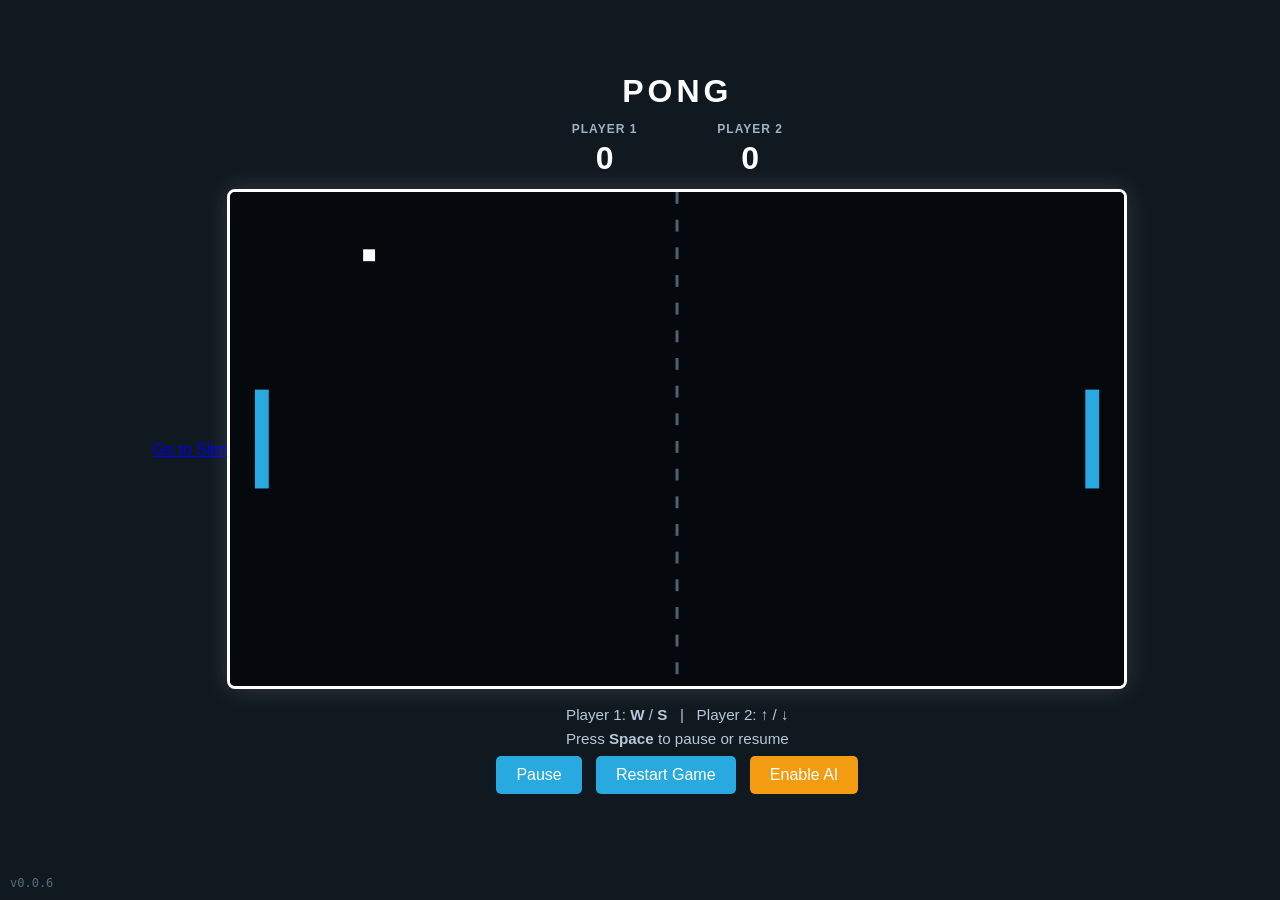
==== index.html @ 3097ae64 "Update index.html" ====
<!DOCTYPE html>
<html lang="en">
<head>
  <meta charset="UTF-8">
  <meta name="viewport" content="width=device-width, initial-scale=1">
  <title>Mobile Pong</title>

  <style>
    * {
      box-sizing: border-box;
    }

    body {
      margin: 0;
      min-height: 100vh;
      display: flex;
      align-items: center;
      justify-content: center;
      background: #101820;
      color: white;
      font-family: Arial, sans-serif;
      overscroll-behavior: none;
    }

    .game-wrapper {
      width: min(95vw, 900px);
      text-align: center;
    }

    h1 {
      margin: 0 0 12px;
      font-size: 2rem;
      letter-spacing: 4px;
    }

    .scoreboard {
      display: flex;
      justify-content: center;
      gap: 80px;
      margin-bottom: 12px;
      font-size: 2rem;
      font-weight: bold;
    }

    .player-label {
      display: block;
      margin-bottom: 4px;
      font-size: 0.75rem;
      color: #9fb3c8;
      letter-spacing: 1px;
    }

    .ai-badge {
      display: inline-block;
      margin-left: 8px;
      padding: 2px 8px;
      background: #f39c12;
      color: #05080c;
      font-size: 0.65rem;
      font-weight: bold;
      border-radius: 4px;
      letter-spacing: 0.5px;
    }

    canvas {
      display: block;
      width: 100%;
      height: auto;
      background: #05080c;
      border: 3px solid white;
      border-radius: 8px;
      box-shadow: 0 0 25px rgba(255, 255, 255, 0.15);
      touch-action: none;
      aspect-ratio: 900 / 500;
    }

    .controls {
      margin-top: 14px;
      color: #b8c7d9;
      font-size: 0.95rem;
      line-height: 1.6;
    }

    .difficulty-info {
      font-size: 0.85rem;
      color: #7f8c8d;
      margin-top: 8px;
      min-height: 20px;
    }

    button {
      margin: 5px;
      padding: 10px 20px;
      border: 0;
      border-radius: 5px;
      background: #28a9e0;
      color: white;
      font-size: 1rem;
      cursor: pointer;
      transition: background 0.2s ease;
    }

    button:hover {
      background: #168dc0;
    }

    button:active {
      transform: scale(0.98);
    }

    #aiToggle {
      background: #f39c12;
    }

    #aiToggle:hover {
      background: #e67e22;
    }

    #aiToggle.active {
      background: #27ae60;
    }

    #aiToggle.active:hover {
      background: #229954;
    }

    .mobile-controls {
      display: none;
      justify-content: space-between;
      gap: 30px;
      margin: 14px auto;
    }

    .mobile-player {
      flex: 1;
      display: flex;
      flex-direction: column;
      align-items: center;
      gap: 8px;
    }

    .mobile-player span {
      font-size: 0.75rem;
      color: #9fb3c8;
      letter-spacing: 1px;
    }

    .control-button {
      width: 80px;
      height: 48px;
      margin: 0;
      padding: 0;
      border-radius: 8px;
      font-size: 1.4rem;
      touch-action: none;
      user-select: none;
      transition: background 0.2s ease, transform 0.1s ease;
    }

    .control-button:active {
      background: #168dc0;
      transform: scale(0.96);
    }

    .version-info {
      position: fixed;
      bottom: 10px;
      left: 10px;
      font-size: 0.75rem;
      color: #546e7a;
      font-family: monospace;
    }

    @media (pointer: coarse), (max-width: 700px) {
      .desktop-controls {
        display: none;
      }

      .mobile-controls {
        display: flex;
      }

      h1 {
        font-size: 1.5rem;
      }

      .scoreboard {
        gap: 45px;
        font-size: 1.6rem;
      }

      .controls {
        font-size: 0.85rem;
      }
    }
  </style>
</head>

<body>
  <div class="version-info">v0.0.6</div>

  <a href="slim/">Go to Slim</a>

  <main class="game-wrapper">
    <h1>PONG</h1>

    <div class="scoreboard">
      <div>
        <span class="player-label">PLAYER 1</span>
        <span id="leftScore">0</span>
      </div>

      <div>
        <span class="player-label">PLAYER 2<span class="ai-badge" id="aiBadge" style="display: none;">AI</span></span>
        <span id="rightScore">0</span>
      </div>
    </div>

    <canvas id="gameCanvas" width="900" height="500"></canvas>

    <div class="controls">
      <div class="desktop-controls">
        Player 1: <strong>W</strong> / <strong>S</strong>
        &nbsp; | &nbsp;
Player 2: <strong>↑</strong> / <strong>↓</strong>
        <br>
        Press <strong>Space</strong> to pause or resume
      </div>

      <div class="mobile-controls">
        <div class="mobile-player">
          <span>PLAYER 1</span>
          <button class="control-button" data-key="w">▲</button>
          <button class="control-button" data-key="s">▼</button>
        </div>

        <div class="mobile-player">
          <span>PLAYER 2</span>
          <button class="control-button" data-key="arrowup">▲</button>
          <button class="control-button" data-key="arrowdown">▼</button>
        </div>
      </div>

      <button id="pauseButton">Pause</button>
      <button id="restartButton">Restart Game</button>
      <button id="aiToggle">Enable AI</button>
      <div class="difficulty-info" id="difficultyInfo"></div>
    </div>
  </main>

  <script>

    const canvas = document.getElementById("gameCanvas");
    const ctx = canvas.getContext("2d");

    const leftScoreElement = document.getElementById("leftScore");
    const rightScoreElement = document.getElementById("rightScore");
    const pauseButton = document.getElementById("pauseButton");
    const restartButton = document.getElementById("restartButton");
    const aiToggle = document.getElementById("aiToggle");
    const aiBadge = document.getElementById("aiBadge");
    const difficultyInfo = document.getElementById("difficultyInfo");
    const controlButtons = document.querySelectorAll(".control-button");

    const paddleWidth = 14;
    const paddleHeight = 100;
    const paddleSpeed = 7;
    const ballSize = 12;

    const leftPaddle = {
      x: 25,
      y: canvas.height / 2 - paddleHeight / 2,
      width: paddleWidth,
      height: paddleHeight,
      dy: 0
    };

    const rightPaddle = {
      x: canvas.width - 25 - paddleWidth,
      y: canvas.height / 2 - paddleHeight / 2,
      width: paddleWidth,
      height: paddleHeight,
      dy: 0
    };

    const ball = {
      x: canvas.width / 2 - ballSize / 2,
      y: canvas.height / 2 - ballSize / 2,
      size: ballSize,
      dx: 5,
      dy: 3
    };

    let leftScore = 0;
    let rightScore = 0;
    let paused = false;
    let aiEnabled = false;
    let aiDifficulty = 0; // 0 = very bad, increases with player score

    const keys = {};

    document.addEventListener("keydown", (event) => {
      const key = event.key.toLowerCase();
      keys[key] = true;

      if (event.key === "ArrowUp" || event.key === "ArrowDown") {
        event.preventDefault();
      }

      if (event.code === "Space") {
        event.preventDefault();
        paused = !paused;
        pauseButton.textContent = paused ? "Resume" : "Pause";
      }
    });

    document.addEventListener("keyup", (event) => {
      keys[event.key.toLowerCase()] = false;
    });

    controlButtons.forEach((button) => {
      const key = button.dataset.key;

      button.addEventListener("pointerdown", (event) => {
        event.preventDefault();
        keys[key] = true;
      });

      button.addEventListener("pointerup", (event) => {
        event.preventDefault();
        keys[key] = false;
      });

      button.addEventListener("pointerleave", () => {
        keys[key] = false;
      });

      button.addEventListener("pointercancel", () => {
        keys[key] = false;
      });
    });

    pauseButton.addEventListener("click", () => {
      paused = !paused;
      pauseButton.textContent = paused ? "Resume" : "Pause";
    });

    restartButton.addEventListener("click", () => {
      resetGame();
    });

    aiToggle.addEventListener("click", () => {
      aiEnabled = !aiEnabled;
      aiToggle.textContent = aiEnabled ? "Disable AI" : "Enable AI";
      aiToggle.classList.toggle("active");
      aiBadge.style.display = aiEnabled ? "inline-block" : "none";
      updateDifficultyDisplay();
    });

    function updateDifficultyDisplay() {
      if (!aiEnabled) {
        difficultyInfo.textContent = "";
        return;
      }

      const difficultyLevels = [
        "AI Level: Extremely Easy 🥚",
        "AI Level: Very Easy 🐤",
        "AI Level: Easy 🐤",
        "AI Level: Normal 🦆",
        "AI Level: Hard 🦅",
        "AI Level: Very Hard 🔥",
        "AI Level: Extreme 💎"
      ];

      const level = Math.min(aiDifficulty, difficultyLevels.length - 1);
      difficultyInfo.textContent = difficultyLevels[level];
    }

    function resetBall(direction = 1) {
      ball.x = canvas.width / 2 - ball.size / 2;
      ball.y = canvas.height / 2 - ball.size / 2;
      ball.dx = 5 * direction;
      ball.dy = (Math.random() > 0.5 ? 1 : -1) * 3;
    }

    function resetGame() {
      leftScore = 0;
      rightScore = 0;
      aiDifficulty = 0;

      leftScoreElement.textContent = leftScore;
      rightScoreElement.textContent = rightScore;

      leftPaddle.y = canvas.height / 2 - paddleHeight / 2;
      rightPaddle.y = canvas.height / 2 - paddleHeight / 2;

      paused = false;
      pauseButton.textContent = "Pause";

      updateDifficultyDisplay();
      resetBall(Math.random() > 0.5 ? 1 : -1);
    }

    function predictBallPosition() {
      // Predict where the ball will be when it reaches the right paddle's x position
      let predictionX = ball.x;
      let predictionY = ball.y;
      let predictionDX = ball.dx;
      let predictionDY = ball.dy;

      // Simulate ball movement until it reaches right paddle x
      while (predictionX < rightPaddle.x) {
        predictionX += predictionDX;
        predictionY += predictionDY;

        // Handle wall bounces
        if (predictionY <= 0 || predictionY + ballSize >= canvas.height) {
          predictionDY *= -1;
          predictionY = Math.max(0, Math.min(canvas.height - ballSize, predictionY));
        }
      }

      return predictionY;
    }

    function getAIParams() {
      // Returns {speedMultiplier, usePrediction, errorMargin}
      // Difficulty 0: 0.3x speed, no prediction, 150px error (very bad)
      // Difficulty 1: 0.4x speed, no prediction, 120px error
      // Difficulty 2: 0.5x speed, partial prediction, 90px error
      // Difficulty 3: 0.7x speed, good prediction, 60px error
      // Difficulty 4: 0.9x speed, excellent prediction, 30px error
      // Difficulty 5: 1.0x speed, perfect prediction, 15px error
      // Difficulty 6: 1.1x speed, perfect prediction, 5px error

      const params = [
        { speed: 0.3, usePrediction: false, error: 150 },
        { speed: 0.4, usePrediction: false, error: 120 },
        { speed: 0.5, usePrediction: false, error: 90 },
        { speed: 0.7, usePrediction: true, error: 60 },
        { speed: 0.9, usePrediction: true, error: 30 },
        { speed: 1.0, usePrediction: true, error: 15 },
        { speed: 1.1, usePrediction: true, error: 5 }
      ];

      return params[Math.min(aiDifficulty, params.length - 1)];
    }

    function updateAI() {
      const params = getAIParams();
      const targetY = params.usePrediction 
        ? predictBallPosition() + ballSize / 2
        : ball.y + ballSize / 2;

      const paddleCenter = rightPaddle.y + rightPaddle.height / 2;
      const adjustedTarget = targetY + (Math.random() - 0.5) * params.error;
      const effectiveSpeed = paddleSpeed * params.speed;

      if (paddleCenter < adjustedTarget - 10) {
        rightPaddle.dy = effectiveSpeed;
      } else if (paddleCenter > adjustedTarget + 10) {
        rightPaddle.dy = -effectiveSpeed;
      } else {
        rightPaddle.dy = 0;
      }
    }

    function updatePaddles() {
      leftPaddle.dy = 0;
      rightPaddle.dy = 0;

      if (keys["w"]) {
        leftPaddle.dy = -paddleSpeed;
      }

      if (keys["s"]) {
        leftPaddle.dy = paddleSpeed;
      }

      if (!aiEnabled) {
        if (keys["arrowup"]) {
          rightPaddle.dy = -paddleSpeed;
        }

        if (keys["arrowdown"]) {
          rightPaddle.dy = paddleSpeed;
        }
      } else {
        updateAI();
      }

      leftPaddle.y += leftPaddle.dy;
      rightPaddle.y += rightPaddle.dy;

      leftPaddle.y = Math.max(
        0,
        Math.min(canvas.height - leftPaddle.height, leftPaddle.y)
      );

      rightPaddle.y = Math.max(
        0,
        Math.min(canvas.height - rightPaddle.height, rightPaddle.y)
      );
    }

    function isColliding(paddle) {
      return (
        ball.x < paddle.x + paddle.width &&
        ball.x + ball.size > paddle.x &&
        ball.y < paddle.y + paddle.height &&
        ball.y + ball.size > paddle.y
      );
    }

    function updateBall() {
      ball.x += ball.dx;
      ball.y += ball.dy;

      if (ball.y <= 0 || ball.y + ball.size >= canvas.height) {
        ball.dy *= -1;
        // Clamp ball back inside bounds to prevent glitching
        ball.y = Math.max(0, Math.min(canvas.height - ball.size, ball.y));
      }

      if (isColliding(leftPaddle) && ball.dx < 0) {
        ball.x = leftPaddle.x + leftPaddle.width;

        const paddleCenter = leftPaddle.y + leftPaddle.height / 2;
        const ballCenter = ball.y + ball.size / 2;
        const hitPosition =
          (ballCenter - paddleCenter) / (paddleHeight / 2);

        ball.dx = Math.abs(ball.dx) + 0.25;
        ball.dy = hitPosition * 5;
      }

      if (isColliding(rightPaddle) && ball.dx > 0) {
        ball.x = rightPaddle.x - ball.size;

        const paddleCenter = rightPaddle.y + rightPaddle.height / 2;
        const ballCenter = ball.y + ball.size / 2;
        const hitPosition =
          (ballCenter - paddleCenter) / (paddleHeight / 2);

        ball.dx = -Math.abs(ball.dx) - 0.25;
        ball.dy = hitPosition * 5;
      }

      if (ball.x + ball.size < 0) {
        rightScore++;
        rightScoreElement.textContent = rightScore;
        
        // Update AI difficulty every 3 points
        if (rightScore % 3 === 0) {
          aiDifficulty = Math.floor(rightScore / 3);
          updateDifficultyDisplay();
        }
        
        resetBall(-1);
      }

      if (ball.x > canvas.width) {
        leftScore++;
        leftScoreElement.textContent = leftScore;
        resetBall(1);
      }
    }

    function drawCourt() {
      ctx.fillStyle = "#05080c";
      ctx.fillRect(0, 0, canvas.width, canvas.height);

      ctx.setLineDash([12, 16]);
      ctx.strokeStyle = "#526273";
      ctx.lineWidth = 3;

      ctx.beginPath();
      ctx.moveTo(canvas.width / 2, 0);
      ctx.lineTo(canvas.width / 2, canvas.height);
      ctx.stroke();

      ctx.setLineDash([]);
    }

    function drawPaddle(paddle) {
      ctx.fillStyle = "#28a9e0";
      ctx.fillRect(paddle.x, paddle.y, paddle.width, paddle.height);
    }

    function drawBall() {
      ctx.fillStyle = "#ffffff";
      ctx.fillRect(ball.x, ball.y, ball.size, ball.size);
    }

    function drawPausedMessage() {
      if (!paused) return;

      ctx.fillStyle = "rgba(0, 0, 0, 0.65)";
      ctx.fillRect(0, 0, canvas.width, canvas.height);

      ctx.fillStyle = "#ffffff";
      ctx.textAlign = "center";
      ctx.font = "bold 32px Arial";
      ctx.fillText("PAUSED", canvas.width / 2, canvas.height / 2);

      ctx.font = "16px Arial";
      ctx.fillText(
        "Press Pause or Space to resume",
        canvas.width / 2,
        canvas.height / 2 + 35
      );
    }

    function gameLoop() {
      if (!paused) {
        updatePaddles();
        updateBall();
      }

      drawCourt();
      drawPaddle(leftPaddle);
      drawPaddle(rightPaddle);
      drawBall();
      drawPausedMessage();

      requestAnimationFrame(gameLoop);
    }

    resetGame();
    gameLoop();
  </script>
</body>
</html>
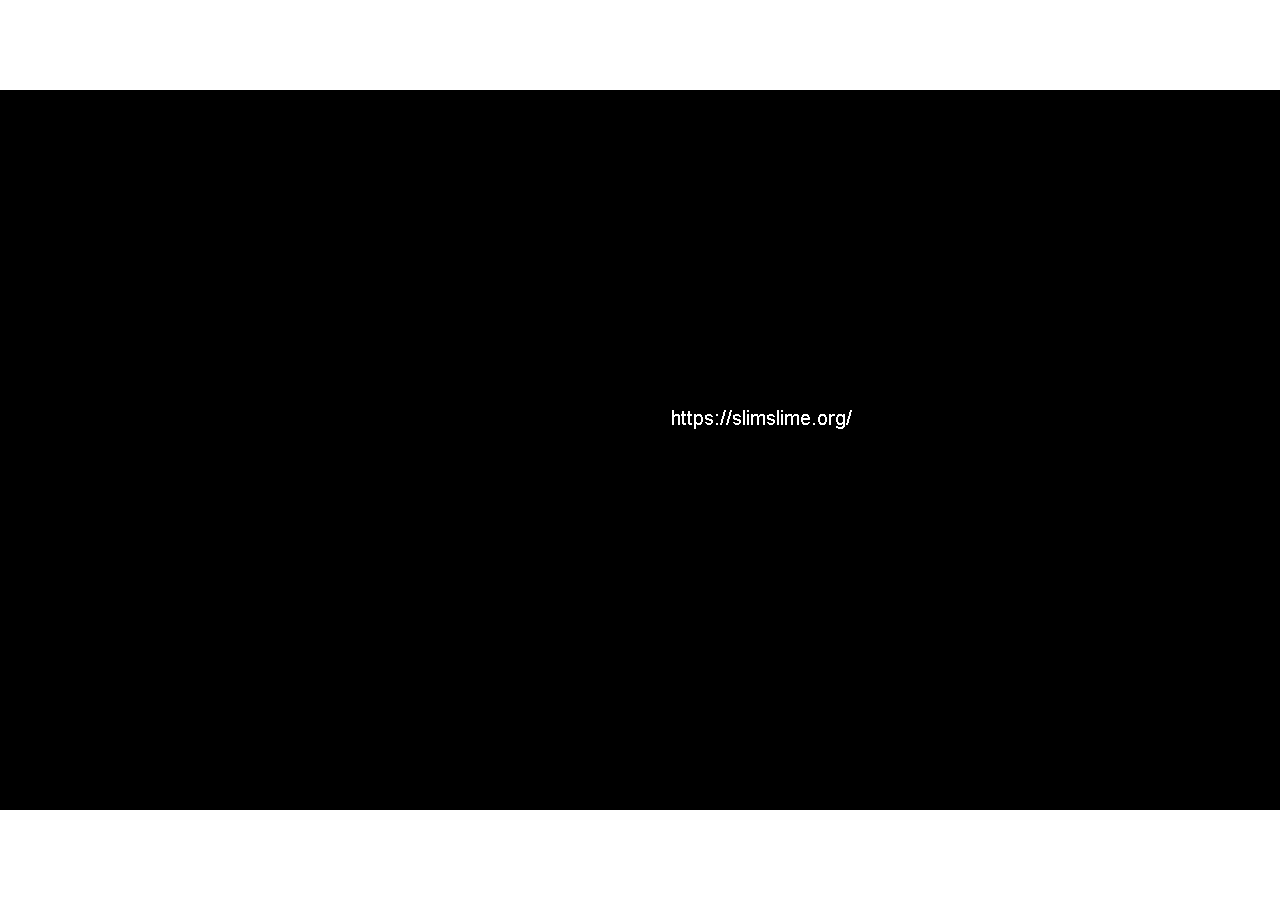
==== commit d6fa8a79: "Add files via upload" ====
--- a/index.html
+++ b/index.html
@@ -1,634 +1,131 @@
-<!DOCTYPE html>
-<html lang="en">
-<head>
-  <meta charset="UTF-8">
-  <meta name="viewport" content="width=device-width, initial-scale=1">
-  <title>Mobile Pong</title>
-
-  <style>
-    * {
-      box-sizing: border-box;
-    }
-
-    body {
-      margin: 0;
-      min-height: 100vh;
-      display: flex;
-      align-items: center;
-      justify-content: center;
-      background: #101820;
-      color: white;
-      font-family: Arial, sans-serif;
-      overscroll-behavior: none;
-    }
-
-    .game-wrapper {
-      width: min(95vw, 900px);
-      text-align: center;
-    }
-
-    h1 {
-      margin: 0 0 12px;
-      font-size: 2rem;
-      letter-spacing: 4px;
-    }
-
-    .scoreboard {
-      display: flex;
-      justify-content: center;
-      gap: 80px;
-      margin-bottom: 12px;
-      font-size: 2rem;
-      font-weight: bold;
-    }
-
-    .player-label {
-      display: block;
-      margin-bottom: 4px;
-      font-size: 0.75rem;
-      color: #9fb3c8;
-      letter-spacing: 1px;
-    }
-
-    .ai-badge {
-      display: inline-block;
-      margin-left: 8px;
-      padding: 2px 8px;
-      background: #f39c12;
-      color: #05080c;
-      font-size: 0.65rem;
-      font-weight: bold;
-      border-radius: 4px;
-      letter-spacing: 0.5px;
-    }
-
-    canvas {
-      display: block;
-      width: 100%;
-      height: auto;
-      background: #05080c;
-      border: 3px solid white;
-      border-radius: 8px;
-      box-shadow: 0 0 25px rgba(255, 255, 255, 0.15);
-      touch-action: none;
-      aspect-ratio: 900 / 500;
-    }
-
-    .controls {
-      margin-top: 14px;
-      color: #b8c7d9;
-      font-size: 0.95rem;
-      line-height: 1.6;
-    }
-
-    .difficulty-info {
-      font-size: 0.85rem;
-      color: #7f8c8d;
-      margin-top: 8px;
-      min-height: 20px;
-    }
-
-    button {
-      margin: 5px;
-      padding: 10px 20px;
-      border: 0;
-      border-radius: 5px;
-      background: #28a9e0;
-      color: white;
-      font-size: 1rem;
-      cursor: pointer;
-      transition: background 0.2s ease;
-    }
-
-    button:hover {
-      background: #168dc0;
-    }
-
-    button:active {
-      transform: scale(0.98);
-    }
-
-    #aiToggle {
-      background: #f39c12;
-    }
-
-    #aiToggle:hover {
-      background: #e67e22;
-    }
-
-    #aiToggle.active {
-      background: #27ae60;
-    }
-
-    #aiToggle.active:hover {
-      background: #229954;
-    }
-
-    .mobile-controls {
-      display: none;
-      justify-content: space-between;
-      gap: 30px;
-      margin: 14px auto;
-    }
-
-    .mobile-player {
-      flex: 1;
-      display: flex;
-      flex-direction: column;
-      align-items: center;
-      gap: 8px;
-    }
-
-    .mobile-player span {
-      font-size: 0.75rem;
-      color: #9fb3c8;
-      letter-spacing: 1px;
-    }
-
-    .control-button {
-      width: 80px;
-      height: 48px;
-      margin: 0;
-      padding: 0;
-      border-radius: 8px;
-      font-size: 1.4rem;
-      touch-action: none;
-      user-select: none;
-      transition: background 0.2s ease, transform 0.1s ease;
-    }
-
-    .control-button:active {
-      background: #168dc0;
-      transform: scale(0.96);
-    }
-
-    .version-info {
-      position: fixed;
-      bottom: 10px;
-      left: 10px;
-      font-size: 0.75rem;
-      color: #546e7a;
-      font-family: monospace;
-    }
-
-    @media (pointer: coarse), (max-width: 700px) {
-      .desktop-controls {
-        display: none;
-      }
-
-      .mobile-controls {
-        display: flex;
-      }
-
-      h1 {
-        font-size: 1.5rem;
-      }
-
-      .scoreboard {
-        gap: 45px;
-        font-size: 1.6rem;
-      }
-
-      .controls {
-        font-size: 0.85rem;
-      }
-    }
-  </style>
-</head>
-
-<body>
-  <div class="version-info">v0.0.6</div>
-
-  <a href="slim/">Go to Slim</a>
-
-  <main class="game-wrapper">
-    <h1>PONG</h1>
-
-    <div class="scoreboard">
-      <div>
-        <span class="player-label">PLAYER 1</span>
-        <span id="leftScore">0</span>
-      </div>
-
-      <div>
-        <span class="player-label">PLAYER 2<span class="ai-badge" id="aiBadge" style="display: none;">AI</span></span>
-        <span id="rightScore">0</span>
-      </div>
-    </div>
-
-    <canvas id="gameCanvas" width="900" height="500"></canvas>
-
-    <div class="controls">
-      <div class="desktop-controls">
-        Player 1: <strong>W</strong> / <strong>S</strong>
-        &nbsp; | &nbsp;
-Player 2: <strong>↑</strong> / <strong>↓</strong>
-        <br>
-        Press <strong>Space</strong> to pause or resume
-      </div>
-
-      <div class="mobile-controls">
-        <div class="mobile-player">
-          <span>PLAYER 1</span>
-          <button class="control-button" data-key="w">▲</button>
-          <button class="control-button" data-key="s">▼</button>
-        </div>
-
-        <div class="mobile-player">
-          <span>PLAYER 2</span>
-          <button class="control-button" data-key="arrowup">▲</button>
-          <button class="control-button" data-key="arrowdown">▼</button>
-        </div>
-      </div>
-
-      <button id="pauseButton">Pause</button>
-      <button id="restartButton">Restart Game</button>
-      <button id="aiToggle">Enable AI</button>
-      <div class="difficulty-info" id="difficultyInfo"></div>
-    </div>
-  </main>
-
-  <script>
-
-    const canvas = document.getElementById("gameCanvas");
-    const ctx = canvas.getContext("2d");
-
-    const leftScoreElement = document.getElementById("leftScore");
-    const rightScoreElement = document.getElementById("rightScore");
-    const pauseButton = document.getElementById("pauseButton");
-    const restartButton = document.getElementById("restartButton");
-    const aiToggle = document.getElementById("aiToggle");
-    const aiBadge = document.getElementById("aiBadge");
-    const difficultyInfo = document.getElementById("difficultyInfo");
-    const controlButtons = document.querySelectorAll(".control-button");
-
-    const paddleWidth = 14;
-    const paddleHeight = 100;
-    const paddleSpeed = 7;
-    const ballSize = 12;
-
-    const leftPaddle = {
-      x: 25,
-      y: canvas.height / 2 - paddleHeight / 2,
-      width: paddleWidth,
-      height: paddleHeight,
-      dy: 0
-    };
-
-    const rightPaddle = {
-      x: canvas.width - 25 - paddleWidth,
-      y: canvas.height / 2 - paddleHeight / 2,
-      width: paddleWidth,
-      height: paddleHeight,
-      dy: 0
-    };
-
-    const ball = {
-      x: canvas.width / 2 - ballSize / 2,
-      y: canvas.height / 2 - ballSize / 2,
-      size: ballSize,
-      dx: 5,
-      dy: 3
-    };
-
-    let leftScore = 0;
-    let rightScore = 0;
-    let paused = false;
-    let aiEnabled = false;
-    let aiDifficulty = 0; // 0 = very bad, increases with player score
-
-    const keys = {};
-
-    document.addEventListener("keydown", (event) => {
-      const key = event.key.toLowerCase();
-      keys[key] = true;
-
-      if (event.key === "ArrowUp" || event.key === "ArrowDown") {
-        event.preventDefault();
-      }
-
-      if (event.code === "Space") {
-        event.preventDefault();
-        paused = !paused;
-        pauseButton.textContent = paused ? "Resume" : "Pause";
-      }
-    });
-
-    document.addEventListener("keyup", (event) => {
-      keys[event.key.toLowerCase()] = false;
-    });
-
-    controlButtons.forEach((button) => {
-      const key = button.dataset.key;
-
-      button.addEventListener("pointerdown", (event) => {
-        event.preventDefault();
-        keys[key] = true;
-      });
-
-      button.addEventListener("pointerup", (event) => {
-        event.preventDefault();
-        keys[key] = false;
-      });
-
-      button.addEventListener("pointerleave", () => {
-        keys[key] = false;
-      });
-
-      button.addEventListener("pointercancel", () => {
-        keys[key] = false;
-      });
-    });
-
-    pauseButton.addEventListener("click", () => {
-      paused = !paused;
-      pauseButton.textContent = paused ? "Resume" : "Pause";
-    });
-
-    restartButton.addEventListener("click", () => {
-      resetGame();
-    });
-
-    aiToggle.addEventListener("click", () => {
-      aiEnabled = !aiEnabled;
-      aiToggle.textContent = aiEnabled ? "Disable AI" : "Enable AI";
-      aiToggle.classList.toggle("active");
-      aiBadge.style.display = aiEnabled ? "inline-block" : "none";
-      updateDifficultyDisplay();
-    });
-
-    function updateDifficultyDisplay() {
-      if (!aiEnabled) {
-        difficultyInfo.textContent = "";
-        return;
-      }
-
-      const difficultyLevels = [
-        "AI Level: Extremely Easy 🥚",
-        "AI Level: Very Easy 🐤",
-        "AI Level: Easy 🐤",
-        "AI Level: Normal 🦆",
-        "AI Level: Hard 🦅",
-        "AI Level: Very Hard 🔥",
-        "AI Level: Extreme 💎"
-      ];
-
-      const level = Math.min(aiDifficulty, difficultyLevels.length - 1);
-      difficultyInfo.textContent = difficultyLevels[level];
-    }
-
-    function resetBall(direction = 1) {
-      ball.x = canvas.width / 2 - ball.size / 2;
-      ball.y = canvas.height / 2 - ball.size / 2;
-      ball.dx = 5 * direction;
-      ball.dy = (Math.random() > 0.5 ? 1 : -1) * 3;
-    }
-
-    function resetGame() {
-      leftScore = 0;
-      rightScore = 0;
-      aiDifficulty = 0;
-
-      leftScoreElement.textContent = leftScore;
-      rightScoreElement.textContent = rightScore;
-
-      leftPaddle.y = canvas.height / 2 - paddleHeight / 2;
-      rightPaddle.y = canvas.height / 2 - paddleHeight / 2;
-
-      paused = false;
-      pauseButton.textContent = "Pause";
-
-      updateDifficultyDisplay();
-      resetBall(Math.random() > 0.5 ? 1 : -1);
-    }
-
-    function predictBallPosition() {
-      // Predict where the ball will be when it reaches the right paddle's x position
-      let predictionX = ball.x;
-      let predictionY = ball.y;
-      let predictionDX = ball.dx;
-      let predictionDY = ball.dy;
-
-      // Simulate ball movement until it reaches right paddle x
-      while (predictionX < rightPaddle.x) {
-        predictionX += predictionDX;
-        predictionY += predictionDY;
-
-        // Handle wall bounces
-        if (predictionY <= 0 || predictionY + ballSize >= canvas.height) {
-          predictionDY *= -1;
-          predictionY = Math.max(0, Math.min(canvas.height - ballSize, predictionY));
-        }
-      }
-
-      return predictionY;
-    }
-
-    function getAIParams() {
-      // Returns {speedMultiplier, usePrediction, errorMargin}
-      // Difficulty 0: 0.3x speed, no prediction, 150px error (very bad)
-      // Difficulty 1: 0.4x speed, no prediction, 120px error
-      // Difficulty 2: 0.5x speed, partial prediction, 90px error
-      // Difficulty 3: 0.7x speed, good prediction, 60px error
-      // Difficulty 4: 0.9x speed, excellent prediction, 30px error
-      // Difficulty 5: 1.0x speed, perfect prediction, 15px error
-      // Difficulty 6: 1.1x speed, perfect prediction, 5px error
-
-      const params = [
-        { speed: 0.3, usePrediction: false, error: 150 },
-        { speed: 0.4, usePrediction: false, error: 120 },
-        { speed: 0.5, usePrediction: false, error: 90 },
-        { speed: 0.7, usePrediction: true, error: 60 },
-        { speed: 0.9, usePrediction: true, error: 30 },
-        { speed: 1.0, usePrediction: true, error: 15 },
-        { speed: 1.1, usePrediction: true, error: 5 }
-      ];
-
-      return params[Math.min(aiDifficulty, params.length - 1)];
-    }
-
-    function updateAI() {
-      const params = getAIParams();
-      const targetY = params.usePrediction 
-        ? predictBallPosition() + ballSize / 2
-        : ball.y + ballSize / 2;
-
-      const paddleCenter = rightPaddle.y + rightPaddle.height / 2;
-      const adjustedTarget = targetY + (Math.random() - 0.5) * params.error;
-      const effectiveSpeed = paddleSpeed * params.speed;
-
-      if (paddleCenter < adjustedTarget - 10) {
-        rightPaddle.dy = effectiveSpeed;
-      } else if (paddleCenter > adjustedTarget + 10) {
-        rightPaddle.dy = -effectiveSpeed;
-      } else {
-        rightPaddle.dy = 0;
-      }
-    }
-
-    function updatePaddles() {
-      leftPaddle.dy = 0;
-      rightPaddle.dy = 0;
-
-      if (keys["w"]) {
-        leftPaddle.dy = -paddleSpeed;
-      }
-
-      if (keys["s"]) {
-        leftPaddle.dy = paddleSpeed;
-      }
-
-      if (!aiEnabled) {
-        if (keys["arrowup"]) {
-          rightPaddle.dy = -paddleSpeed;
-        }
-
-        if (keys["arrowdown"]) {
-          rightPaddle.dy = paddleSpeed;
-        }
-      } else {
-        updateAI();
-      }
-
-      leftPaddle.y += leftPaddle.dy;
-      rightPaddle.y += rightPaddle.dy;
-
-      leftPaddle.y = Math.max(
-        0,
-        Math.min(canvas.height - leftPaddle.height, leftPaddle.y)
-      );
-
-      rightPaddle.y = Math.max(
-        0,
-        Math.min(canvas.height - rightPaddle.height, rightPaddle.y)
-      );
-    }
-
-    function isColliding(paddle) {
-      return (
-        ball.x < paddle.x + paddle.width &&
-        ball.x + ball.size > paddle.x &&
-        ball.y < paddle.y + paddle.height &&
-        ball.y + ball.size > paddle.y
-      );
-    }
-
-    function updateBall() {
-      ball.x += ball.dx;
-      ball.y += ball.dy;
-
-      if (ball.y <= 0 || ball.y + ball.size >= canvas.height) {
-        ball.dy *= -1;
-        // Clamp ball back inside bounds to prevent glitching
-        ball.y = Math.max(0, Math.min(canvas.height - ball.size, ball.y));
-      }
-
-      if (isColliding(leftPaddle) && ball.dx < 0) {
-        ball.x = leftPaddle.x + leftPaddle.width;
-
-        const paddleCenter = leftPaddle.y + leftPaddle.height / 2;
-        const ballCenter = ball.y + ball.size / 2;
-        const hitPosition =
-          (ballCenter - paddleCenter) / (paddleHeight / 2);
-
-        ball.dx = Math.abs(ball.dx) + 0.25;
-        ball.dy = hitPosition * 5;
-      }
-
-      if (isColliding(rightPaddle) && ball.dx > 0) {
-        ball.x = rightPaddle.x - ball.size;
-
-        const paddleCenter = rightPaddle.y + rightPaddle.height / 2;
-        const ballCenter = ball.y + ball.size / 2;
-        const hitPosition =
-          (ballCenter - paddleCenter) / (paddleHeight / 2);
-
-        ball.dx = -Math.abs(ball.dx) - 0.25;
-        ball.dy = hitPosition * 5;
-      }
-
-      if (ball.x + ball.size < 0) {
-        rightScore++;
-        rightScoreElement.textContent = rightScore;
-        
-        // Update AI difficulty every 3 points
-        if (rightScore % 3 === 0) {
-          aiDifficulty = Math.floor(rightScore / 3);
-          updateDifficultyDisplay();
-        }
-        
-        resetBall(-1);
-      }
-
-      if (ball.x > canvas.width) {
-        leftScore++;
-        leftScoreElement.textContent = leftScore;
-        resetBall(1);
-      }
-    }
-
-    function drawCourt() {
-      ctx.fillStyle = "#05080c";
-      ctx.fillRect(0, 0, canvas.width, canvas.height);
-
-      ctx.setLineDash([12, 16]);
-      ctx.strokeStyle = "#526273";
-      ctx.lineWidth = 3;
-
-      ctx.beginPath();
-      ctx.moveTo(canvas.width / 2, 0);
-      ctx.lineTo(canvas.width / 2, canvas.height);
-      ctx.stroke();
-
-      ctx.setLineDash([]);
-    }
-
-    function drawPaddle(paddle) {
-      ctx.fillStyle = "#28a9e0";
-      ctx.fillRect(paddle.x, paddle.y, paddle.width, paddle.height);
-    }
-
-    function drawBall() {
-      ctx.fillStyle = "#ffffff";
-      ctx.fillRect(ball.x, ball.y, ball.size, ball.size);
-    }
-
-    function drawPausedMessage() {
-      if (!paused) return;
-
-      ctx.fillStyle = "rgba(0, 0, 0, 0.65)";
-      ctx.fillRect(0, 0, canvas.width, canvas.height);
-
-      ctx.fillStyle = "#ffffff";
-      ctx.textAlign = "center";
-      ctx.font = "bold 32px Arial";
-      ctx.fillText("PAUSED", canvas.width / 2, canvas.height / 2);
-
-      ctx.font = "16px Arial";
-      ctx.fillText(
-        "Press Pause or Space to resume",
-        canvas.width / 2,
-        canvas.height / 2 + 35
-      );
-    }
-
-    function gameLoop() {
-      if (!paused) {
-        updatePaddles();
-        updateBall();
-      }
-
-      drawCourt();
-      drawPaddle(leftPaddle);
-      drawPaddle(rightPaddle);
-      drawBall();
-      drawPausedMessage();
-
-      requestAnimationFrame(gameLoop);
-    }
-
-    resetGame();
-    gameLoop();
-  </script>
-</body>
-</html>
+<!DOCTYPE html>
+<html lang="en">
+
+    <!-- Custom PreHead code is injected here -->
+    
+
+    <head>
+        <meta http-equiv="X-UA-Compatible" content="IE=edge" />
+        <meta name="apple-mobile-web-app-capable" content="yes" />
+        <meta name ="viewport" content="width=device-width, initial-scale=1.0, maximum-scale=1.0, user-scalable=0" />
+        <meta name="apple-mobile-web-app-status-bar-style" content="black-translucent" />
+        <meta charset="utf-8"/>
+
+        <!-- Builtin injector for disabling cache -->
+        <meta http-equiv="pragma" content="no-cache"/>
+
+        <!-- Set the title bar of the page -->
+        <title>TestHTML1</title>
+
+        <!-- Custom PreStyle code is injected here -->
+        
+
+        <!-- Set the background colour of the document -->
+        <style>
+            body {
+                background: #0;
+                color: #cccccc;
+                margin: 0px;
+                padding: 0px;
+                border: 0px;
+            }
+
+            canvas {
+                image-rendering: optimizeSpeed;
+                -webkit-interpolation-mode: nearest-neighbor;
+                -ms-touch-action: none;
+                touch-action: none;
+                margin: 0px;
+                padding: 0px;
+                border: 0px;
+            }
+            :-webkit-full-screen #canvas {
+                width: 100%;
+                height: 100%;
+            }
+            :-webkit-full-screen {
+                width: 100%;
+                height: 100%;
+            }
+            
+            /* Custom Runner Styles */
+            div.gm4html5_div_class {
+                margin: 0px;
+                padding: 0px;
+                border: 0px;
+            }
+            div.gm4html5_login {
+                padding: 20px;
+                position: absolute;
+                border: solid 2px #000000;
+                background-color: #404040;
+                color:#00ff00;
+                border-radius: 15px;
+                box-shadow: #101010 20px 20px 40px;
+            }
+            div.gm4html5_cancel_button {
+                float: right;
+            }
+            div.gm4html5_login_button {
+                float: left;
+            }
+            div.gm4html5_login_header {
+                text-align: center;
+            }
+            /* END - Custom Runner Styles */
+            
+        </style>
+
+        <!-- Custom PostStyle code is injected here -->
+        
+
+        <!-- Builtin injector for injecting flurry analytics code -->
+        
+    </head>
+
+    <!-- Custom PostHead code is injected here -->
+    
+
+    <!-- Custom PreBody code is injected here -->
+    
+
+    <body>
+        <!-- Custom BodyStart code is injected here -->
+        
+
+        <div class="gm4html5_div_class" id="gm4html5_div_id">
+            
+            <!-- Builtin injector for splash screen -->
+            
+
+            <!-- Custom PreCanvas code is injected here -->
+            
+
+            <!-- Create the canvas element the game draws to -->
+            <canvas id="canvas" width="1280" height="720" style="position: absolute; top: 50%; left: 50%; bottom: -50%; right: -50%; transform: translate(-50%, -50%);">
+                
+                <p>Your browser doesn't support HTML5 canvas.</p>
+            </canvas>
+            
+            <!-- Custom PostCanvas code is injected here -->
+            
+        </div>
+
+        <!-- Run the game code -->
+        <script type="text/javascript" src="html5game/TestHTML1.js?cachebust=177526031"></script>
+
+        <!-- Builtin injector for injecting runner path -->
+        
+
+        <script>window.onload = GameMaker_Init;</script>
+
+        <!-- Builtin injector for injecting google analytics code -->
+        
+
+        <!-- Custom BodyEnd code is injected here -->
+        
+    </body>
+
+    <!-- Custom PostBody code is injected here -->
+    
+</html>
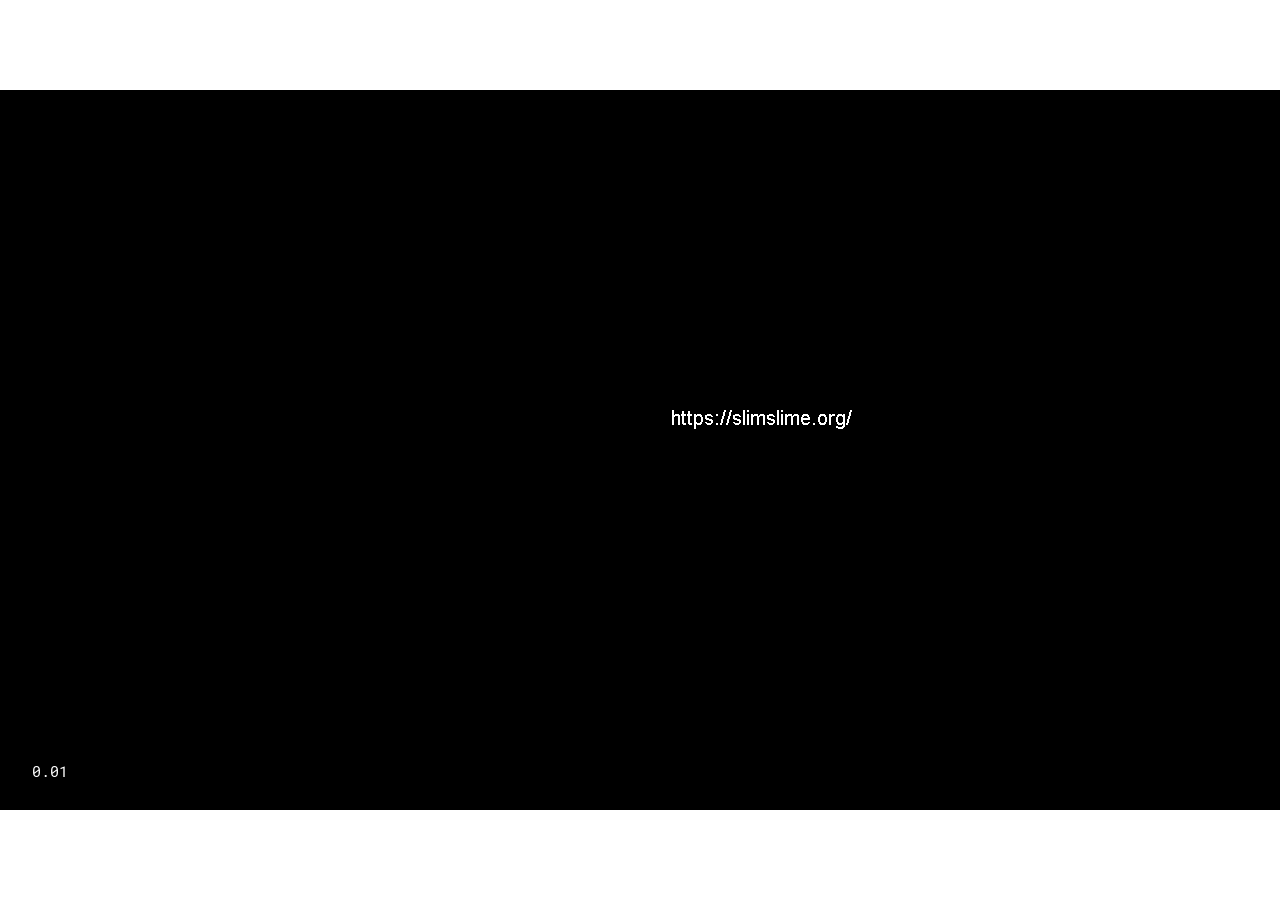
==== commit 69fc5ab2: "Add files via upload" ====
--- a/index.html
+++ b/index.html
@@ -112,7 +112,7 @@
         </div>
 
         <!-- Run the game code -->
-        <script type="text/javascript" src="html5game/TestHTML1.js?cachebust=177526031"></script>
+        <script type="text/javascript" src="html5game/TestHTML1.js?cachebust=2032899423"></script>
 
         <!-- Builtin injector for injecting runner path -->
         
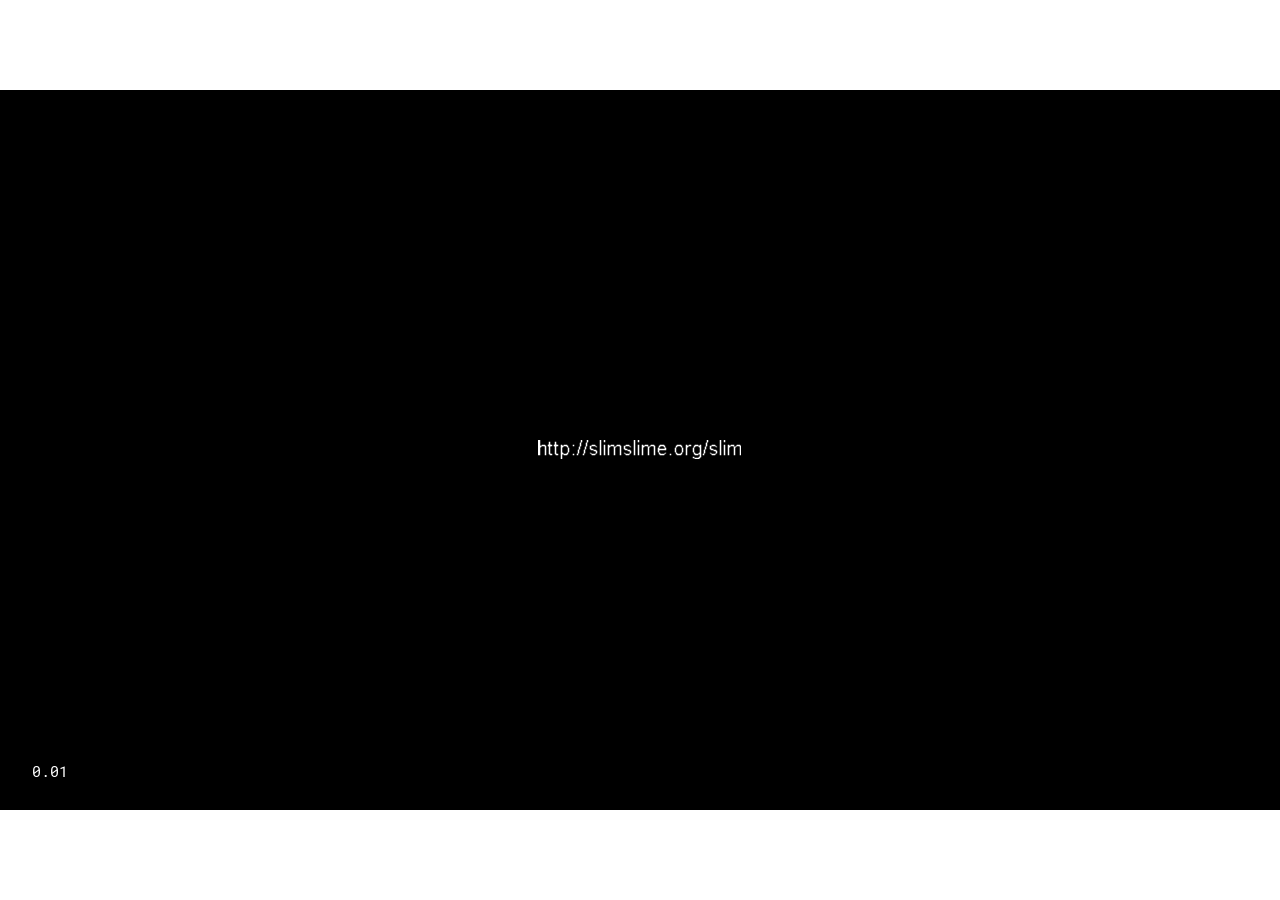
==== commit dcec511f: "Add files via upload" ====
--- a/index.html
+++ b/index.html
@@ -112,7 +112,7 @@
         </div>
 
         <!-- Run the game code -->
-        <script type="text/javascript" src="html5game/TestHTML1.js?cachebust=2032899423"></script>
+        <script type="text/javascript" src="html5game/TestHTML1.js?cachebust=397054026"></script>
 
         <!-- Builtin injector for injecting runner path -->
         
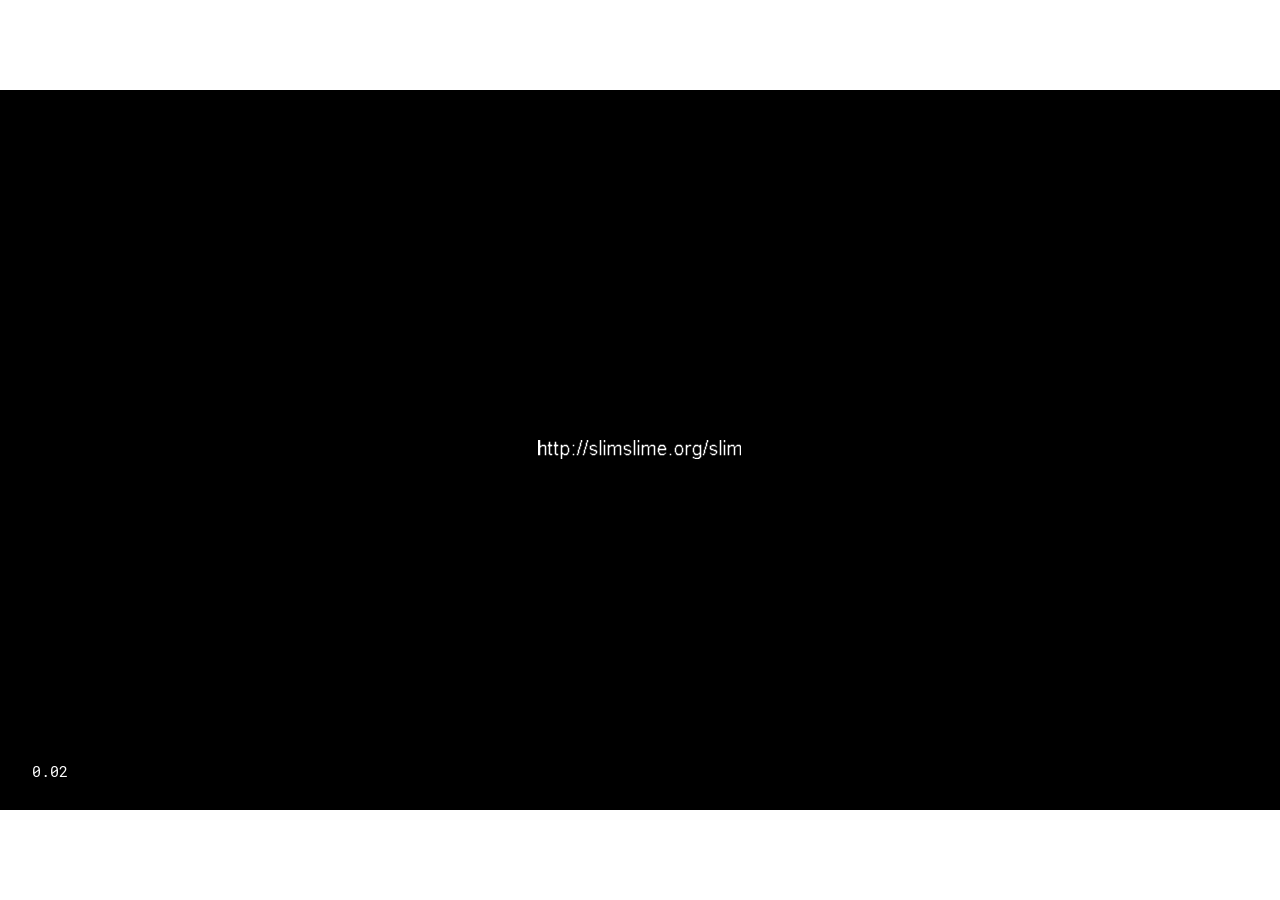
==== commit 212c3be6: "Add files via upload" ====
--- a/index.html
+++ b/index.html
@@ -112,7 +112,7 @@
         </div>
 
         <!-- Run the game code -->
-        <script type="text/javascript" src="html5game/TestHTML1.js?cachebust=397054026"></script>
+        <script type="text/javascript" src="html5game/TestHTML1.js?cachebust=1019049500"></script>
 
         <!-- Builtin injector for injecting runner path -->
         
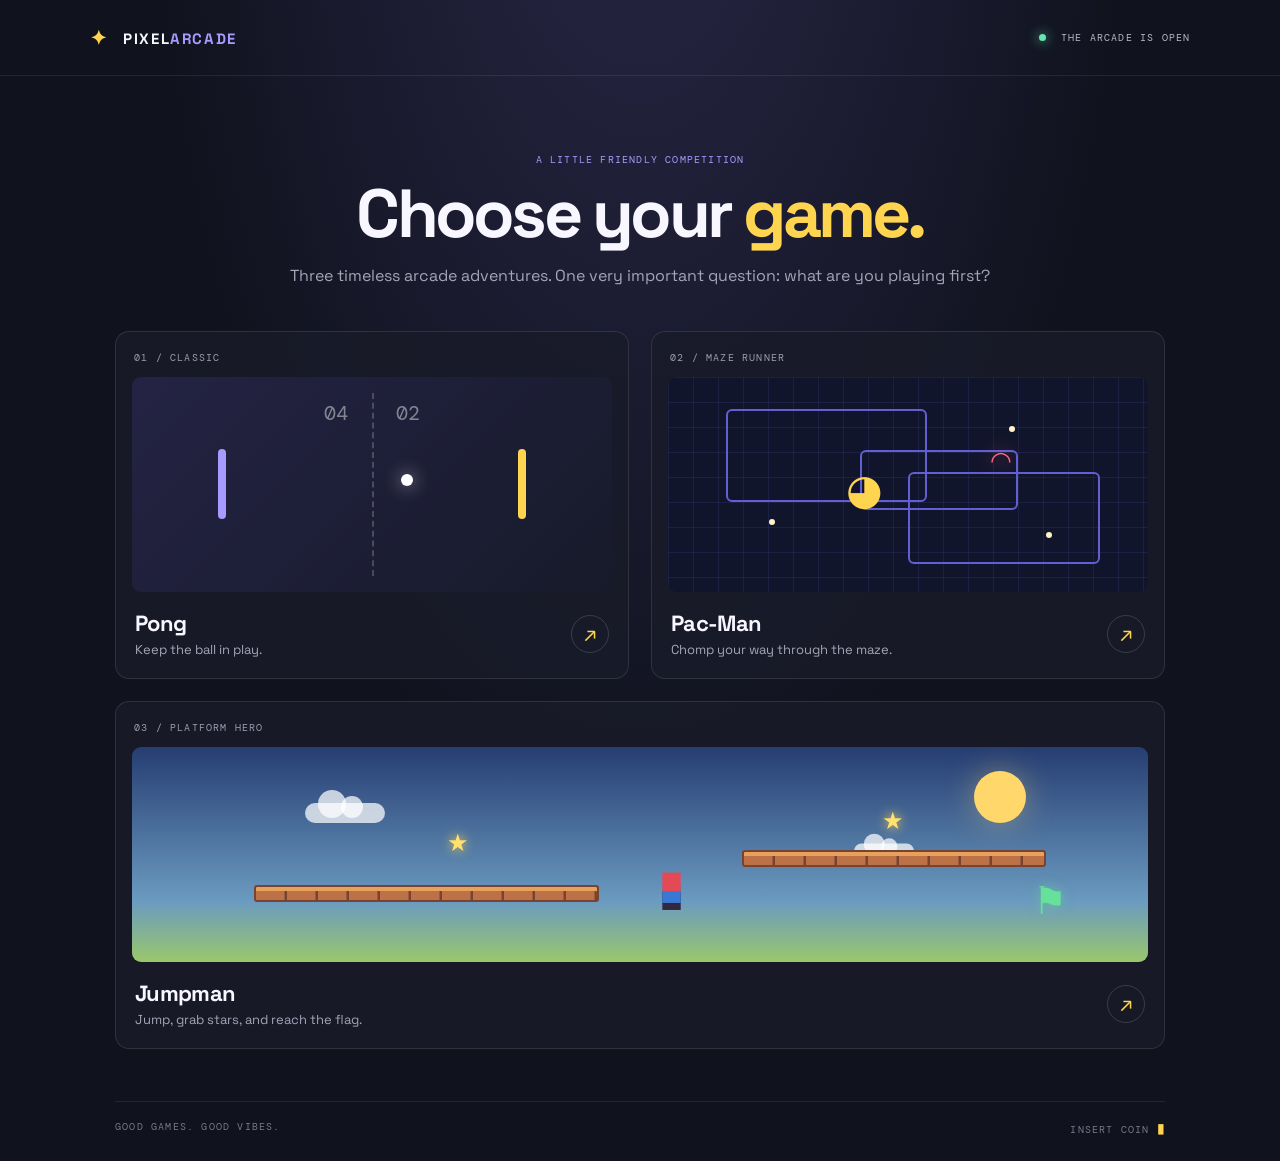
==== commit f14334f3: "Redirect the GitHub Pages root to the arcade app in slim/index.html so the game loads on the live si" ====
--- a/index.html
+++ b/index.html
@@ -1,131 +1,14 @@
-<!DOCTYPE html>
-<html lang="en">
-
-    <!-- Custom PreHead code is injected here -->
-    
-
-    <head>
-        <meta http-equiv="X-UA-Compatible" content="IE=edge" />
-        <meta name="apple-mobile-web-app-capable" content="yes" />
-        <meta name ="viewport" content="width=device-width, initial-scale=1.0, maximum-scale=1.0, user-scalable=0" />
-        <meta name="apple-mobile-web-app-status-bar-style" content="black-translucent" />
-        <meta charset="utf-8"/>
-
-        <!-- Builtin injector for disabling cache -->
-        <meta http-equiv="pragma" content="no-cache"/>
-
-        <!-- Set the title bar of the page -->
-        <title>TestHTML1</title>
-
-        <!-- Custom PreStyle code is injected here -->
-        
-
-        <!-- Set the background colour of the document -->
-        <style>
-            body {
-                background: #0;
-                color: #cccccc;
-                margin: 0px;
-                padding: 0px;
-                border: 0px;
-            }
-
-            canvas {
-                image-rendering: optimizeSpeed;
-                -webkit-interpolation-mode: nearest-neighbor;
-                -ms-touch-action: none;
-                touch-action: none;
-                margin: 0px;
-                padding: 0px;
-                border: 0px;
-            }
-            :-webkit-full-screen #canvas {
-                width: 100%;
-                height: 100%;
-            }
-            :-webkit-full-screen {
-                width: 100%;
-                height: 100%;
-            }
-            
-            /* Custom Runner Styles */
-            div.gm4html5_div_class {
-                margin: 0px;
-                padding: 0px;
-                border: 0px;
-            }
-            div.gm4html5_login {
-                padding: 20px;
-                position: absolute;
-                border: solid 2px #000000;
-                background-color: #404040;
-                color:#00ff00;
-                border-radius: 15px;
-                box-shadow: #101010 20px 20px 40px;
-            }
-            div.gm4html5_cancel_button {
-                float: right;
-            }
-            div.gm4html5_login_button {
-                float: left;
-            }
-            div.gm4html5_login_header {
-                text-align: center;
-            }
-            /* END - Custom Runner Styles */
-            
-        </style>
-
-        <!-- Custom PostStyle code is injected here -->
-        
-
-        <!-- Builtin injector for injecting flurry analytics code -->
-        
-    </head>
-
-    <!-- Custom PostHead code is injected here -->
-    
-
-    <!-- Custom PreBody code is injected here -->
-    
-
-    <body>
-        <!-- Custom BodyStart code is injected here -->
-        
-
-        <div class="gm4html5_div_class" id="gm4html5_div_id">
-            
-            <!-- Builtin injector for splash screen -->
-            
-
-            <!-- Custom PreCanvas code is injected here -->
-            
-
-            <!-- Create the canvas element the game draws to -->
-            <canvas id="canvas" width="1280" height="720" style="position: absolute; top: 50%; left: 50%; bottom: -50%; right: -50%; transform: translate(-50%, -50%);">
-                
-                <p>Your browser doesn't support HTML5 canvas.</p>
-            </canvas>
-            
-            <!-- Custom PostCanvas code is injected here -->
-            
-        </div>
-
-        <!-- Run the game code -->
-        <script type="text/javascript" src="html5game/TestHTML1.js?cachebust=1019049500"></script>
-
-        <!-- Builtin injector for injecting runner path -->
-        
-
-        <script>window.onload = GameMaker_Init;</script>
-
-        <!-- Builtin injector for injecting google analytics code -->
-        
-
-        <!-- Custom BodyEnd code is injected here -->
-        
-    </body>
-
-    <!-- Custom PostBody code is injected here -->
-    
-</html>+<!DOCTYPE html>
+<html lang="en">
+<head>
+  <meta charset="UTF-8">
+  <meta http-equiv="refresh" content="0; url=./slim/index.html">
+  <title>Redirecting to Pixel Arcade</title>
+  <script>
+    window.location.replace('./slim/index.html');
+  </script>
+</head>
+<body>
+  <p>Redirecting to <a href="./slim/index.html">Pixel Arcade</a>...</p>
+</body>
+</html>
